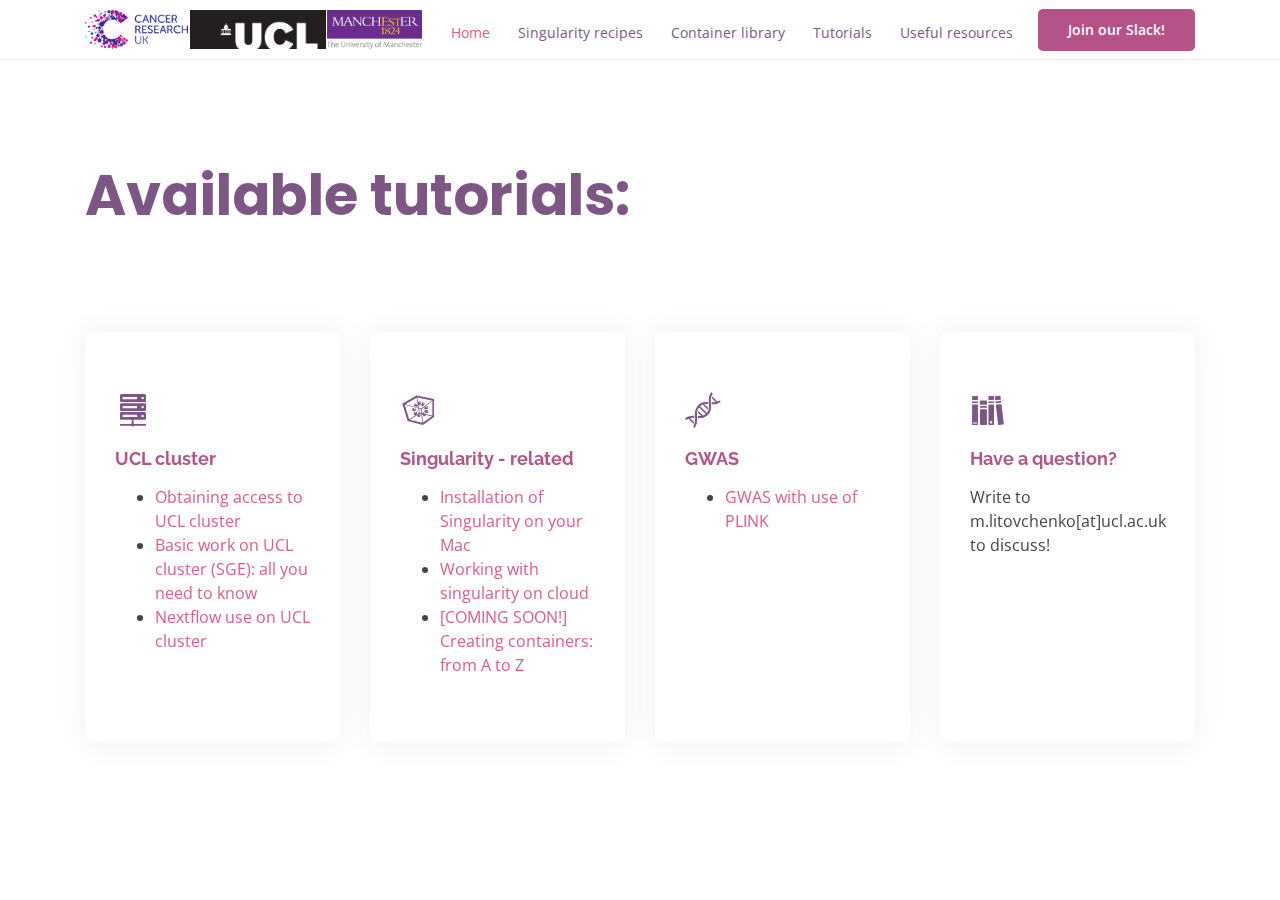
==== pages/tutorials.html @ 5e1c3f2d "List of tutorials" ====
<!DOCTYPE html>
<html lang="en">

<head>
  <meta charset="utf-8">
  <meta content="width=device-width, initial-scale=1.0" name="viewport">

  <title>Bioinformatics at CRUK Lung Cancer Centre of Excellence</title>
  <meta content="" name="Promoting collaboration of bioinformatics groups within CRUCK Lung Cancer Centre of Excellence">
  <meta content="" name="Bioinformatics, Lung cancer, cancer research">

  <!-- Favicons -->
  <link href="../assets/img/favicon.png" rel="icon">
  <link href="../assets/img/apple-touch-icon.png" rel="apple-touch-icon">

  <!-- Google Fonts -->
  <link href="https://fonts.googleapis.com/css?family=Open+Sans:300,300i,400,400i,600,600i,700,700i|Raleway:300,300i,400,400i,500,500i,600,600i,700,700i|Poppins:300,300i,400,400i,500,500i,600,600i,700,700i" rel="stylesheet">

  <!-- Vendor CSS Files -->
  <link href="../assets/vendor/bootstrap/css/bootstrap.min.css" rel="stylesheet">
  <link href="../assets/vendor/icofont/icofont.min.css" rel="stylesheet">
  <link href="../assets/vendor/boxicons/css/boxicons.min.css" rel="stylesheet">
  <link href="../assets/vendor/remixicon/remixicon.css" rel="stylesheet">
  <link href="../assets/vendor/venobox/venobox.css" rel="stylesheet">
  <link href="../assets/vendor/owl.carousel/assets/owl.carousel.min.css" rel="stylesheet">
  <link href="../assets/vendor/aos/aos.css" rel="stylesheet">

  <!-- Template Main CSS File -->
  <link href="../assets/css/style.css" rel="stylesheet">

  <!-- Code style-->
  <style>
    code {
      font-family: Consolas,"courier new";
      color: crimson;
      background-color: #f1f1f1;
      padding: 2px;
      font-size: 105%;
    }
  </style>

</head>

<body>

  <!-- ======= Header ======= -->
  <header id="header" class="fixed-top">
    <div class="container d-flex align-items-center">

      <a href="http://www.cruklungcentre.org/" class="logo mr-auto"><img src="../assets/img/cancer-research-uk-logo.png" alt="" class="img-fluid"></a>
      <a href="https://www.ucl.ac.uk/" class="logo mr-auto"><img src="../assets/img/UCL_logo.png" alt="" class="img-fluid"></a>
      <a href="https://www.manchester.ac.uk/" class="logo mr-auto"><img src="../assets/img/Manchester_logo.png" alt="" class="img-fluid"></a>

      <nav class="nav-menu d-none d-lg-block">
        <ul>
          <li class="active"><a href="../index.html">Home</a></li>
          <li><a href="https://github.com/McGranahanLab/bioinfcollab_cruklungcentre/tree/master/singularity_recipes">Singularity recipes</a></li>
          <li><a href="https://cloud.sylabs.io/library/_collection/5f4e52b6ae86dd3232deeaf5">Container library</a></li>
          <li><a href="https://github.com/McGranahanLab/bioinfcollab_cruklungcentre/tree/master/tutorials">Tutorials</a></li>
          <li><a href="https://github.com/McGranahanLab/bioinfcollab_cruklungcentre/tree/master/useful_resources">Useful resources</a></li>
        </ul>
      </nav><!-- .nav-menu -->

      <a href="https://join.slack.com/t/bioinfcollabc-twd4275/shared_invite/zt-14w9yqxz8-Y~YchmWCwIIlrIft6qYj5A" class="get-started-btn scrollto">Join our Slack!</a>

    </div>
  </header><!-- End Header -->

  <!-- ======= Hero Section ======= -->
  <section id="hero" class="align-items-center">
    <div class="container position-relative" data-aos="fade-down" data-aos-delay="10">
      <h1> Available tutorials:</h1>

      <div class="row icon-boxes">
        <div class="col-md-6 col-lg-3 d-flex align-items-stretch mb-5 mb-lg-0" data-aos="zoom-in" data-aos-delay="200">
          <div class="icon-box">
            <div class="icon"><i class="icofont-server"></i></div>
            <h4 class="title" style="color:#B55287;"> UCL cluster </h4>
             <ul>
                <li> <a href="https://github.com/McGranahanLab/bioinfcollab_cruklungcentre/blob/master/tutorials/UCL_cluster/UCL_cluster_access.md"> Obtaining access to UCL cluster </a></li>
                <li> <a href="https://github.com/McGranahanLab/bioinfcollab_cruklungcentre/blob/master/tutorials/UCL_cluster/UCL_cluster_beginner_tutorial.md"> Basic work on UCL cluster (SGE): all you need to know </a></li>
                <li> <a href="https://github.com/McGranahanLab/bioinfcollab_cruklungcentre/tree/master/tutorials/Nextflow_on_UCL_cluster"> Nextflow use on UCL cluster </a> </li>
              </ul> 
          </div>
        </div>

        <div class="col-md-6 col-lg-3 d-flex align-items-stretch mb-5 mb-lg-0" data-aos="zoom-in" data-aos-delay="300">
          <div class="icon-box">
            <div class="icon"><i class="icofont-kiwibox"></i></div>
            <h4 class="title" style="color:#B55287;">Singularity - related </h4>
             <ul>
                <li> <a href="https://github.com/McGranahanLab/bioinfcollab_cruklungcentre/blob/master/tutorials/Singularity_installation_Mac/Install_singularity_on_Mac.md"> Installation of Singularity on your Mac  </a></li>
                <li> <a href="https://github.com/McGranahanLab/bioinfcollab_cruklungcentre/tree/master/tutorials/Singularity_cloud_tutorial"> Working with singularity on cloud </a></li>
                <li> <a href=""> [COMING SOON!] Creating containers: from A to Z </a></li>
              </ul> 
          </div>
        </div>

        <div class="col-md-6 col-lg-3 d-flex align-items-stretch mb-5 mb-lg-0" data-aos="zoom-in" data-aos-delay="400">
          <div class="icon-box">
            <div class="icon"><i class="icofont-dna"></i></div>
            <h4 class="title" style="color:#B55287;"> GWAS </h4>
             <ul>
                <li> <a href="https://github.com/McGranahanLab/bioinfcollab_cruklungcentre/blob/master/tutorials/GWAS/GWAS_with_PLINK_tutorial.md"> GWAS with use of PLINK </a>  </li>
              </ul> 
          </div>
        </div>

        <div class="col-md-6 col-lg-3 d-flex align-items-stretch mb-5 mb-lg-0" data-aos="zoom-in" data-aos-delay="500">
          <div class="icon-box">
            <div class="icon"><i class="icofont-library"></i></div>
            <h4 class="title" style="color:#B55287;"> Have a question?</h4>
             <p> Write to m.litovchenko[at]ucl.ac.uk to discuss! </p>
          </div>
        </div>

      </div>

    </div>
  </section><!-- End Hero -->

  <main id="main">

  </main><!-- End #main -->

  <a href="#" class="back-to-top"><i class="ri-arrow-up-line"></i></a>
  <div id="preloader"></div>

  <!-- Vendor JS Files -->
  <script src="../assets/vendor/jquery/jquery.min.js"></script>
  <script src="../assets/vendor/bootstrap/js/bootstrap.bundle.min.js"></script>
  <script src="../assets/vendor/jquery.easing/jquery.easing.min.js"></script>
  <script src="../assets/vendor/php-email-form/validate.js"></script>
  <script src="../assets/vendor/waypoints/jquery.waypoints.min.js"></script>
  <script src="../assets/vendor/counterup/counterup.min.js"></script>
  <script src="../assets/vendor/venobox/venobox.min.js"></script>
  <script src="../assets/vendor/owl.carousel/owl.carousel.min.js"></script>
  <script src="../assets/vendor/isotope-layout/isotope.pkgd.min.js"></script>
  <script src="../assets/vendor/aos/aos.js"></script>

  <!-- Template Main JS File -->
  <script src="../assets/js/main.js"></script>

</body>

</html>
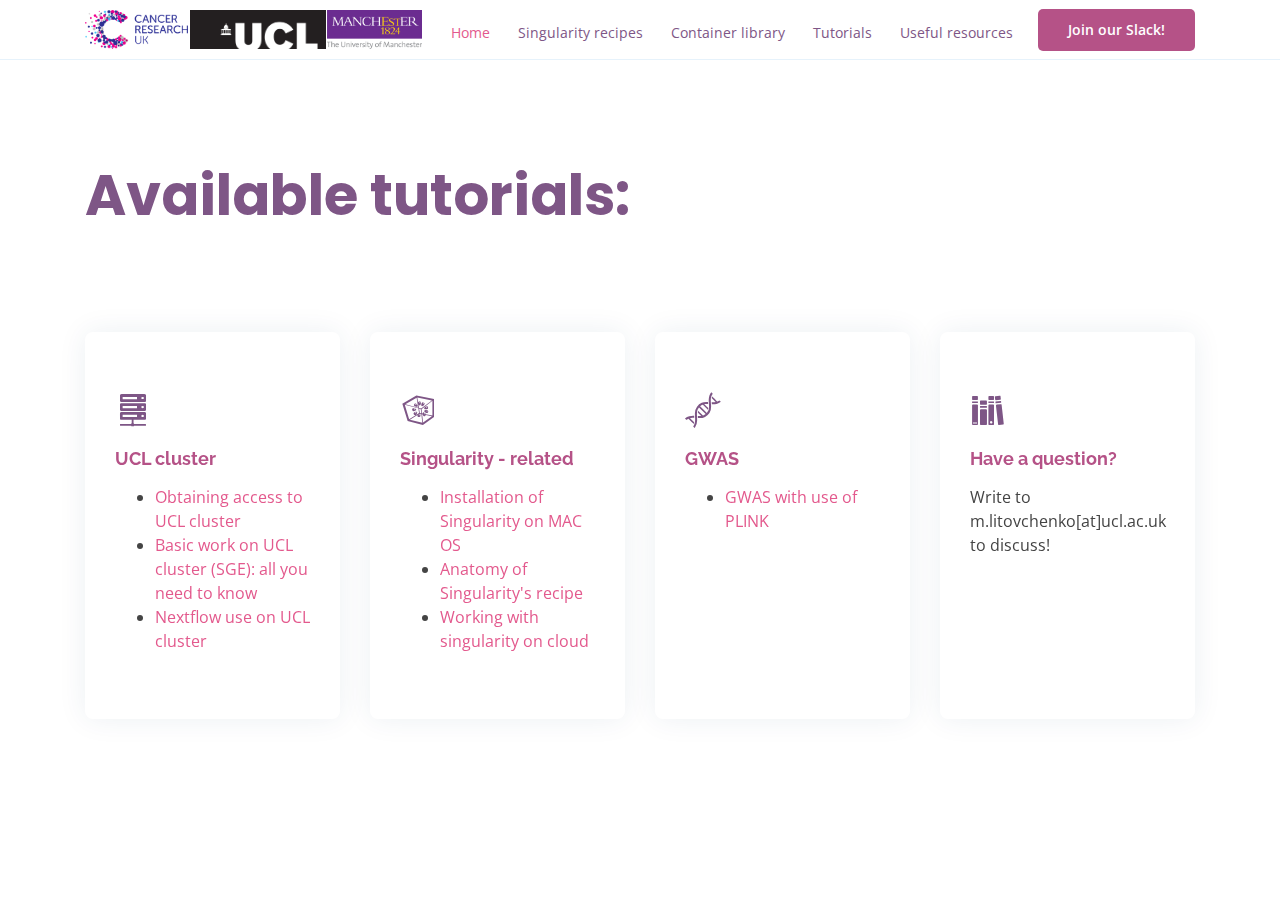
==== commit e31ee799: "Added link to new tutorial" ====
--- a/pages/tutorials.html
+++ b/pages/tutorials.html
@@ -89,9 +89,9 @@
             <div class="icon"><i class="icofont-kiwibox"></i></div>
             <h4 class="title" style="color:#B55287;">Singularity - related </h4>
              <ul>
-                <li> <a href="https://github.com/McGranahanLab/bioinfcollab_cruklungcentre/blob/master/tutorials/Singularity_installation_Mac/Install_singularity_on_Mac.md"> Installation of Singularity on your Mac  </a></li>
+                <li> <a href="https://github.com/McGranahanLab/bioinfcollab_cruklungcentre/blob/master/tutorials/Singularity_installation_Mac/Install_singularity_on_Mac.md"> Installation of Singularity on MAC OS  </a></li>
+                <li> <a href="https://github.com/McGranahanLab/bioinfcollab_cruklungcentre/blob/master/tutorials/SIngularity_recipe/README.md">  Anatomy of Singularity's recipe </a></li>
                 <li> <a href="https://github.com/McGranahanLab/bioinfcollab_cruklungcentre/tree/master/tutorials/Singularity_cloud_tutorial"> Working with singularity on cloud </a></li>
-                <li> <a href=""> [COMING SOON!] Creating containers: from A to Z </a></li>
               </ul> 
           </div>
         </div>
